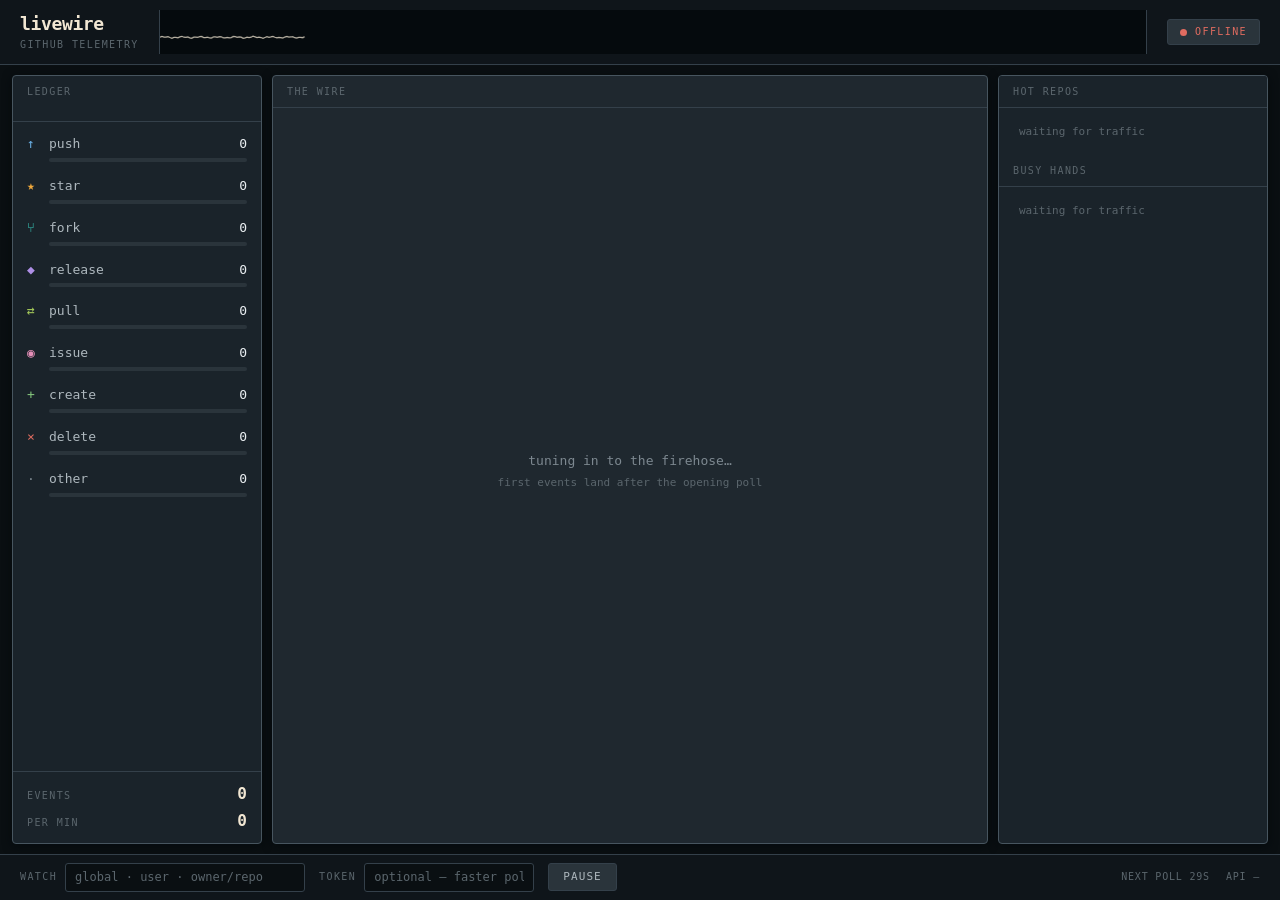
==== index.html @ 366e29cb "livewire: live telemetry board for GitHub's public event stream A no-build static app that polls the" ====
<!doctype html>
<html lang="en">
<head>
<meta charset="utf-8">
<meta name="viewport" content="width=device-width, initial-scale=1">
<title>livewire — github telemetry</title>
<link rel="icon" href="data:image/svg+xml,%3Csvg xmlns='http://www.w3.org/2000/svg' viewBox='0 0 16 16'%3E%3Crect width='16' height='16' rx='3' fill='%231a232a'/%3E%3Cpath d='M2 10h3l1.5-5 2 7 1.5-4h4' stroke='%23f2e7d3' stroke-width='1.4' fill='none' stroke-linecap='round' stroke-linejoin='round'/%3E%3C/svg%3E">
<link rel="stylesheet" href="style.css">
</head>
<body>

<header class="rackbar">
  <div class="masthead">
    <h1>livewire</h1>
    <p class="engraving">github telemetry</p>
  </div>
  <canvas id="scope" class="scope" aria-hidden="true"></canvas>
  <div class="statuschip" id="statuschip" data-state="sync">
    <span class="lamp" aria-hidden="true"></span>
    <span class="statuschip-word" id="statusword">tuning</span>
  </div>
</header>

<main class="rack">

  <section class="tile tile--ledger" aria-label="Event ledger">
    <h2 class="engraving tile-label">ledger <span class="tile-label-hint">click a channel to mute it</span></h2>
    <ul class="ledger" id="ledger"></ul>
    <div class="ledger-totals">
      <div class="totalrow"><span class="engraving">events</span><output id="totalCount">0</output></div>
      <div class="totalrow"><span class="engraving">per min</span><output id="rateCount">0</output></div>
    </div>
  </section>

  <section class="tile tile--wire" aria-label="Live event feed">
    <h2 class="engraving tile-label">the wire</h2>
    <div class="wire-empty" id="wireEmpty">
      <p>tuning in to the firehose…</p>
      <p class="wire-empty-sub">first events land after the opening poll</p>
    </div>
    <ol class="wire" id="wire"></ol>
  </section>

  <section class="tile tile--board" aria-label="Session leaderboards">
    <h2 class="engraving tile-label">hot repos</h2>
    <ol class="board" id="hotRepos"></ol>
    <h2 class="engraving tile-label">busy hands</h2>
    <ol class="board board--actors" id="hotActors"></ol>
  </section>

</main>

<footer class="deskbar">
  <label class="deskfield">
    <span class="engraving">watch</span>
    <input id="targetInput" type="text" spellcheck="false" autocomplete="off"
           placeholder="global · user · owner/repo" title="What to watch. Empty = the global firehose. Also takes org:name.">
  </label>
  <label class="deskfield">
    <span class="engraving">token</span>
    <input id="tokenInput" type="password" spellcheck="false" autocomplete="off"
           placeholder="optional — faster polls" title="A GitHub personal access token raises the API rate limit. Stored only in this browser.">
  </label>
  <button id="pauseBtn" class="deskbtn" type="button" aria-pressed="false" title="Pause the wire (space)">pause</button>
  <div class="desktelemetry">
    <span id="pollReadout" class="engraving">next poll —</span>
    <span id="limitReadout" class="engraving">api —</span>
  </div>
</footer>

<script src="app.js"></script>
</body>
</html>
---- style.css ----
/* ── livewire ── the agenttilecli gunmetal ramp, worn by a telemetry board.
   Chrome colours are agenttilecli's verbatim; the *-fill variants are the same
   hues stepped down in OKLCH to sit inside the dark-mode chart band
   (validated: lightness, chroma, CVD separation, contrast — all pass). */

:root {
  /* the ramp, floor to top rung */
  --field:    #0a0f12;
  --rack:     #0f151a;
  --tile:     #1a232a;
  --tile-lit: #1f282f;
  --chip:     #2a343b;
  --hairline: #34404a;
  --edge:     #47555f;
  --shadow:   #050a0d;

  /* ink */
  --text:  #e9eef1;
  --dim:   #aeb8be;
  --muted: #7d8890;
  --faint: #5b666d;

  /* the light + semantics */
  --filament: #f2e7d3;
  --tally:    #f0a93c;
  --fresh:    #86c97e;
  --hangup:   #e06c60;

  /* event channels: accent (glyph/rail) and fill (meters, large marks) */
  --push:    #6bb2e8;  --push-fill:    #4c93c7;
  --star:    #f0a93c;  --star-fill:    #c3830f;
  --fork:    #3ad0c0;  --fork-fill:    #099e91;
  --release: #ae8fe6;  --release-fill: #8c6dc1;
  --pr:      #a9cf5b;  --pr-fill:      #7fa329;
  --issue:   #e58fb8;  --issue-fill:   #be6c94;
  --create:  #86c97e;  --create-fill:  #5fa058;
  --delete:  #e06c60;  --delete-fill:  #b8483e;
  --other:   #7d8890;  --other-fill:   #5b666d;

  --mono: "Iosevka", "JetBrains Mono", "Cascadia Code", "Fira Code",
          ui-monospace, "SF Mono", Menlo, Consolas, monospace;
}

* { box-sizing: border-box; }

html, body { height: 100%; }

body {
  margin: 0;
  background: var(--field);
  color: var(--text);
  font-family: var(--mono);
  font-size: 13px;
  line-height: 1.45;
  display: flex;
  flex-direction: column;
  overflow: hidden;
}

a { color: inherit; text-decoration: none; }
a:hover { text-decoration: underline; text-decoration-color: var(--muted); }

:focus-visible {
  outline: 1px solid var(--filament);
  outline-offset: 2px;
  border-radius: 2px;
}

/* engraved rack labels — the utility voice */
.engraving {
  font-size: 10px;
  font-weight: 500;
  letter-spacing: 0.14em;
  text-transform: uppercase;
  color: var(--faint);
  margin: 0;
}

/* ── header rack strip ─────────────────────────────────────────────── */

.rackbar {
  display: flex;
  align-items: center;
  gap: 20px;
  padding: 10px 20px;
  background: var(--rack);
  border-bottom: 1px solid var(--hairline);
  flex: none;
}

.masthead h1 {
  margin: 0;
  font-size: 18px;
  font-weight: 700;
  letter-spacing: -0.02em;
  color: var(--filament);
}

.masthead .engraving { margin-top: 1px; }

/* the seismograph — the one loud thing on the page */
.scope {
  flex: 1;
  height: 44px;
  min-width: 120px;
  border-left: 1px solid var(--hairline);
  border-right: 1px solid var(--hairline);
  background: var(--shadow);
}

.statuschip {
  display: flex;
  align-items: center;
  gap: 8px;
  padding: 5px 12px;
  background: var(--chip);
  border: 1px solid var(--hairline);
  border-radius: 3px;
}

.statuschip-word {
  font-size: 10px;
  letter-spacing: 0.14em;
  text-transform: uppercase;
  color: var(--dim);
}

.lamp {
  width: 7px;
  height: 7px;
  border-radius: 50%;
  background: var(--muted);
}

.statuschip[data-state="live"]   .lamp { background: var(--filament); animation: lamp-pulse 2s ease-in-out infinite; }
.statuschip[data-state="live"]   .statuschip-word { color: var(--filament); }
.statuschip[data-state="paused"] .lamp { background: var(--tally); }
.statuschip[data-state="limit"]  .lamp { background: var(--tally); }
.statuschip[data-state="error"]  .lamp { background: var(--hangup); }
.statuschip[data-state="error"]  .statuschip-word { color: var(--hangup); }

@keyframes lamp-pulse {
  0%, 100% { opacity: 1; }
  50%      { opacity: 0.35; }
}

/* ── the rack of tiles ─────────────────────────────────────────────── */

.rack {
  flex: 1;
  min-height: 0;
  display: grid;
  grid-template-columns: 250px minmax(0, 1fr) 270px;
  gap: 10px;
  padding: 10px 12px;
}

.tile {
  background: var(--tile);
  border: 1px solid var(--edge);
  border-radius: 4px;
  box-shadow: 0 2px 10px var(--shadow);
  display: flex;
  flex-direction: column;
  min-height: 0;
  overflow: hidden;
}

.tile-label {
  padding: 9px 14px 7px;
  border-bottom: 1px solid var(--hairline);
  flex: none;
  display: flex;
  align-items: baseline;
  justify-content: space-between;
  gap: 8px;
}

.tile-label-hint {
  letter-spacing: 0.06em;
  text-transform: none;
  color: var(--faint);
  opacity: 0;
  transition: opacity 0.2s;
}

.tile--ledger:hover .tile-label-hint { opacity: 1; }

/* ── ledger: channel counters that double as filters ───────────────── */

.ledger {
  list-style: none;
  margin: 0;
  padding: 6px;
  overflow-y: auto;
}

.channel {
  width: 100%;
  display: grid;
  grid-template-columns: 14px 1fr auto;
  grid-template-areas: "glyph name count" "glyph meter meter";
  column-gap: 8px;
  row-gap: 4px;
  align-items: baseline;
  padding: 7px 8px 8px;
  border: 0;
  border-radius: 3px;
  background: transparent;
  color: inherit;
  font: inherit;
  text-align: left;
  cursor: pointer;
}

.channel:hover { background: var(--tile-lit); }

.channel-glyph { grid-area: glyph; color: var(--c); }

.channel-name { grid-area: name; color: var(--dim); }

.channel-count {
  grid-area: count;
  color: var(--text);
  font-variant-numeric: tabular-nums;
}

.channel-meter {
  grid-area: meter;
  height: 4px;
  border-radius: 2px;
  background: var(--chip);
  overflow: hidden;
}

.channel-meter i {
  display: block;
  height: 100%;
  width: var(--w, 0%);
  border-radius: 2px;
  background: var(--cf);
  transition: width 0.4s ease;
}

.channel[aria-pressed="false"] { opacity: 0.35; }
.channel[aria-pressed="false"] .channel-name { text-decoration: line-through; }

.ledger-totals {
  margin-top: auto;
  flex: none;
  border-top: 1px solid var(--hairline);
  padding: 10px 14px;
  display: grid;
  gap: 4px;
}

.totalrow {
  display: flex;
  justify-content: space-between;
  align-items: baseline;
}

.totalrow output {
  font-size: 16px;
  font-weight: 700;
  color: var(--filament);
  font-variant-numeric: tabular-nums;
}

/* ── the wire ──────────────────────────────────────────────────────── */

.tile--wire { background: var(--tile-lit); }

.wire {
  list-style: none;
  margin: 0;
  padding: 4px 0;
  overflow-y: auto;
  overscroll-behavior: contain;
}

.wire-empty {
  flex: 1;
  display: flex;
  flex-direction: column;
  align-items: center;
  justify-content: center;
  gap: 4px;
  color: var(--muted);
}

.wire-empty p { margin: 0; }
.wire-empty-sub { font-size: 11px; color: var(--faint); }
.wire-empty.is-error { color: var(--hangup); }
.wire-empty[hidden] { display: none; }

.ev {
  display: grid;
  grid-template-columns: 3px 16px 20px minmax(0, 1fr) auto;
  grid-template-rows: auto auto;
  gap: 0 10px;
  align-items: start;
  padding: 7px 14px 7px 10px;
  border-bottom: 1px solid var(--hairline);
}

.ev:hover { background: var(--chip); }

@keyframes ev-land {
  from { opacity: 0; transform: translateY(-6px); }
  to   { opacity: 1; transform: none; }
}

.ev { animation: ev-land 0.25s ease-out; }

.ev-rail {
  grid-area: 1 / 1 / 3 / 2;
  align-self: stretch;
  border-radius: 2px;
  background: var(--cf);
}

.ev-glyph {
  grid-area: 1 / 2 / 3 / 3;
  align-self: center;
  color: var(--c);
  text-align: center;
}

.ev-face {
  grid-area: 1 / 3 / 3 / 4;
  align-self: center;
  width: 20px;
  height: 20px;
  border-radius: 3px;
  background: var(--chip);
}

.ev-line1 {
  grid-area: 1 / 4 / 2 / 5;
  min-width: 0;
  white-space: nowrap;
  overflow: hidden;
  text-overflow: ellipsis;
  color: var(--dim);
}

.ev-line1 .ev-actor { color: var(--text); font-weight: 600; }
.ev-line1 .ev-repo  { color: var(--text); }

.ev-line2 {
  grid-area: 2 / 4 / 3 / 5;
  min-width: 0;
  white-space: nowrap;
  overflow: hidden;
  text-overflow: ellipsis;
  font-size: 12px;
  color: var(--muted);
}

.ev-line2:empty { display: none; }

.ev-sha { color: var(--c); }

.ev-time {
  grid-area: 1 / 5 / 3 / 6;
  align-self: center;
  font-size: 11px;
  color: var(--faint);
  font-variant-numeric: tabular-nums;
}

/* ── hot boards ────────────────────────────────────────────────────── */

.tile--board { overflow-y: auto; }

.tile--board .tile-label { position: sticky; top: 0; background: var(--tile); z-index: 1; }

.board {
  list-style: none;
  margin: 0;
  padding: 6px;
  flex: none;
}

.boardrow {
  display: grid;
  grid-template-columns: minmax(0, 1fr) auto;
  grid-template-areas: "name count" "meter meter";
  gap: 3px 8px;
  align-items: baseline;
  padding: 6px 8px;
  border-radius: 3px;
}

.boardrow:hover { background: var(--tile-lit); }

.boardrow-name {
  grid-area: name;
  white-space: nowrap;
  overflow: hidden;
  text-overflow: ellipsis;
  color: var(--dim);
}

.boardrow-count {
  grid-area: count;
  color: var(--text);
  font-variant-numeric: tabular-nums;
}

.boardrow-meter {
  grid-area: meter;
  height: 3px;
  border-radius: 2px;
  background: var(--chip);
  overflow: hidden;
}

.boardrow-meter i {
  display: block;
  height: 100%;
  width: var(--w, 0%);
  border-radius: 2px;
  background: var(--filament);
  opacity: 0.55;
  transition: width 0.4s ease;
}

.board--actors .boardrow { grid-template-areas: "name count"; }
.board--actors .boardrow-meter { display: none; }

.board-empty {
  padding: 10px 14px;
  color: var(--faint);
  font-size: 11px;
}

/* ── desk bar ──────────────────────────────────────────────────────── */

.deskbar {
  flex: none;
  display: flex;
  align-items: center;
  gap: 14px;
  padding: 8px 20px;
  background: var(--rack);
  border-top: 1px solid var(--hairline);
}

.deskfield {
  display: flex;
  align-items: center;
  gap: 8px;
}

.deskfield input {
  background: var(--field);
  border: 1px solid var(--hairline);
  border-radius: 3px;
  color: var(--text);
  font: inherit;
  font-size: 12px;
  padding: 5px 9px;
  width: 240px;
}

.deskfield input::placeholder { color: var(--faint); }

.deskfield input:focus {
  border-color: var(--filament);
  outline: none;
}

#tokenInput { width: 170px; }

.deskbtn {
  background: var(--chip);
  border: 1px solid var(--hairline);
  border-radius: 3px;
  color: var(--dim);
  font: inherit;
  font-size: 11px;
  letter-spacing: 0.1em;
  text-transform: uppercase;
  padding: 5px 14px;
  cursor: pointer;
}

.deskbtn:hover { background: var(--hairline); color: var(--text); }

.deskbtn[aria-pressed="true"] {
  background: var(--tally);
  border-color: var(--tally);
  color: var(--field);
}

.desktelemetry {
  margin-left: auto;
  display: flex;
  gap: 16px;
}

.desktelemetry .engraving { letter-spacing: 0.08em; font-variant-numeric: tabular-nums; }

/* ── responsive ────────────────────────────────────────────────────── */

@media (max-width: 1020px) {
  body { overflow: auto; }
  .rack {
    grid-template-columns: minmax(0, 1fr);
    grid-auto-rows: auto;
  }
  .tile--wire { order: -1; min-height: 60vh; }
  .scope { display: none; }
  .deskbar { flex-wrap: wrap; }
  .desktelemetry { margin-left: 0; width: 100%; }
}

@media (max-width: 560px) {
  .deskfield input { width: 100%; }
  .deskfield { flex: 1 1 100%; }
  .ev-line1 { white-space: normal; }
}

/* ── motion discipline ─────────────────────────────────────────────── */

@media (prefers-reduced-motion: reduce) {
  .ev { animation: none; }
  .statuschip .lamp { animation: none; }
  .channel-meter i, .boardrow-meter i { transition: none; }
}
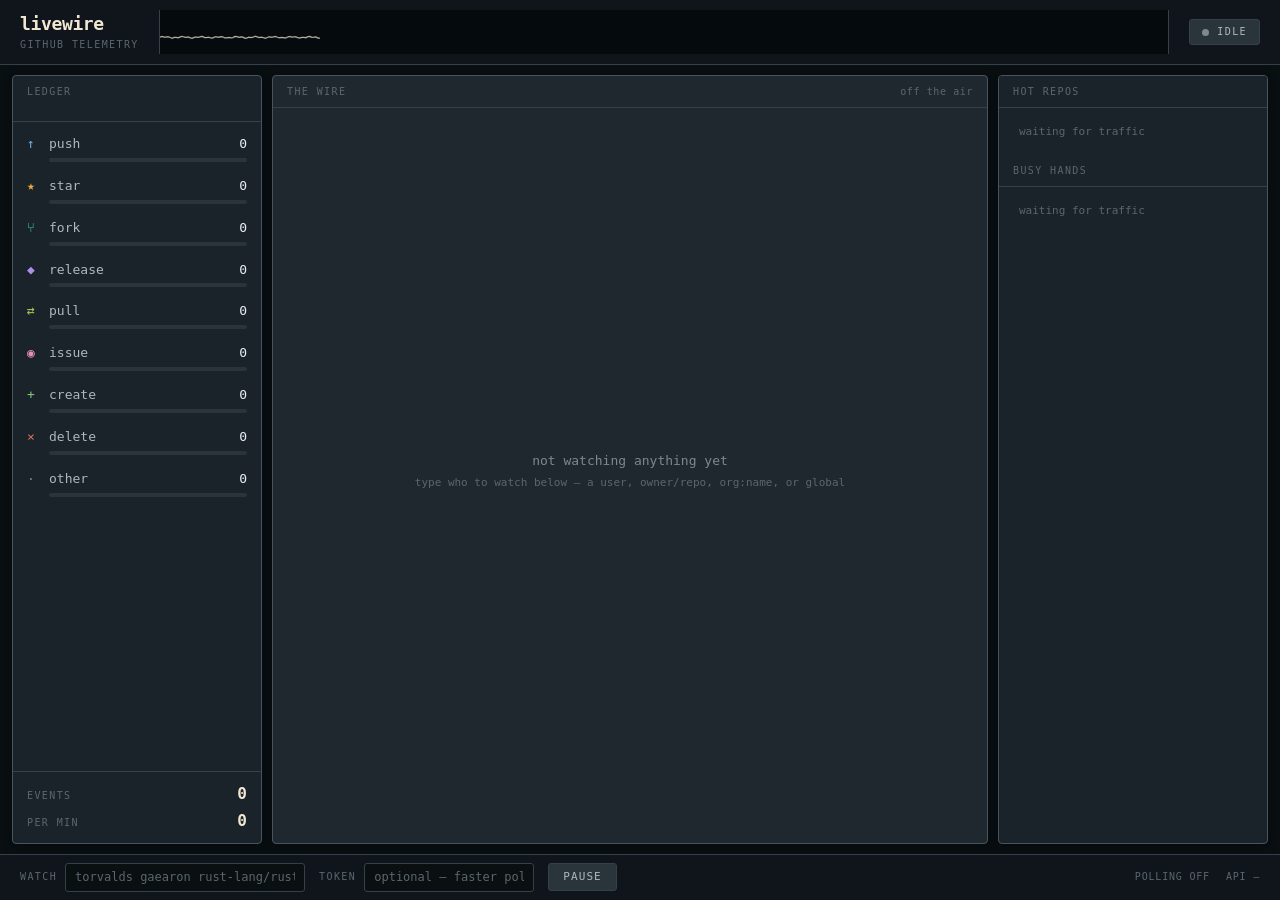
==== commit f63b7d08: "start idle; watch several targets at once The watch box now takes a space- or comma-separated list —" ====
--- a/index.html
+++ b/index.html
@@ -33,10 +33,10 @@
   </section>
 
   <section class="tile tile--wire" aria-label="Live event feed">
-    <h2 class="engraving tile-label">the wire</h2>
+    <h2 class="engraving tile-label">the wire <span class="tile-label-note" id="watchSummary">off the air</span></h2>
     <div class="wire-empty" id="wireEmpty">
-      <p>tuning in to the firehose…</p>
-      <p class="wire-empty-sub">first events land after the opening poll</p>
+      <p>not watching anything yet</p>
+      <p class="wire-empty-sub">type who to watch below — a user, owner/repo, org:name, or global</p>
     </div>
     <ol class="wire" id="wire"></ol>
   </section>
@@ -54,7 +54,7 @@
   <label class="deskfield">
     <span class="engraving">watch</span>
     <input id="targetInput" type="text" spellcheck="false" autocomplete="off"
-           placeholder="global · user · owner/repo" title="What to watch. Empty = the global firehose. Also takes org:name.">
+           placeholder="torvalds gaearon rust-lang/rust" title="Who to watch — users, owner/repo, org:name, or global, separated by spaces or commas. Empty = off.">
   </label>
   <label class="deskfield">
     <span class="engraving">token</span>
--- a/style.css
+++ b/style.css
@@ -182,6 +182,16 @@
   color: var(--faint);
   opacity: 0;
   transition: opacity 0.2s;
+}
+
+.tile-label-note {
+  letter-spacing: 0.06em;
+  text-transform: none;
+  color: var(--faint);
+  min-width: 0;
+  overflow: hidden;
+  text-overflow: ellipsis;
+  white-space: nowrap;
 }
 
 .tile--ledger:hover .tile-label-hint { opacity: 1; }
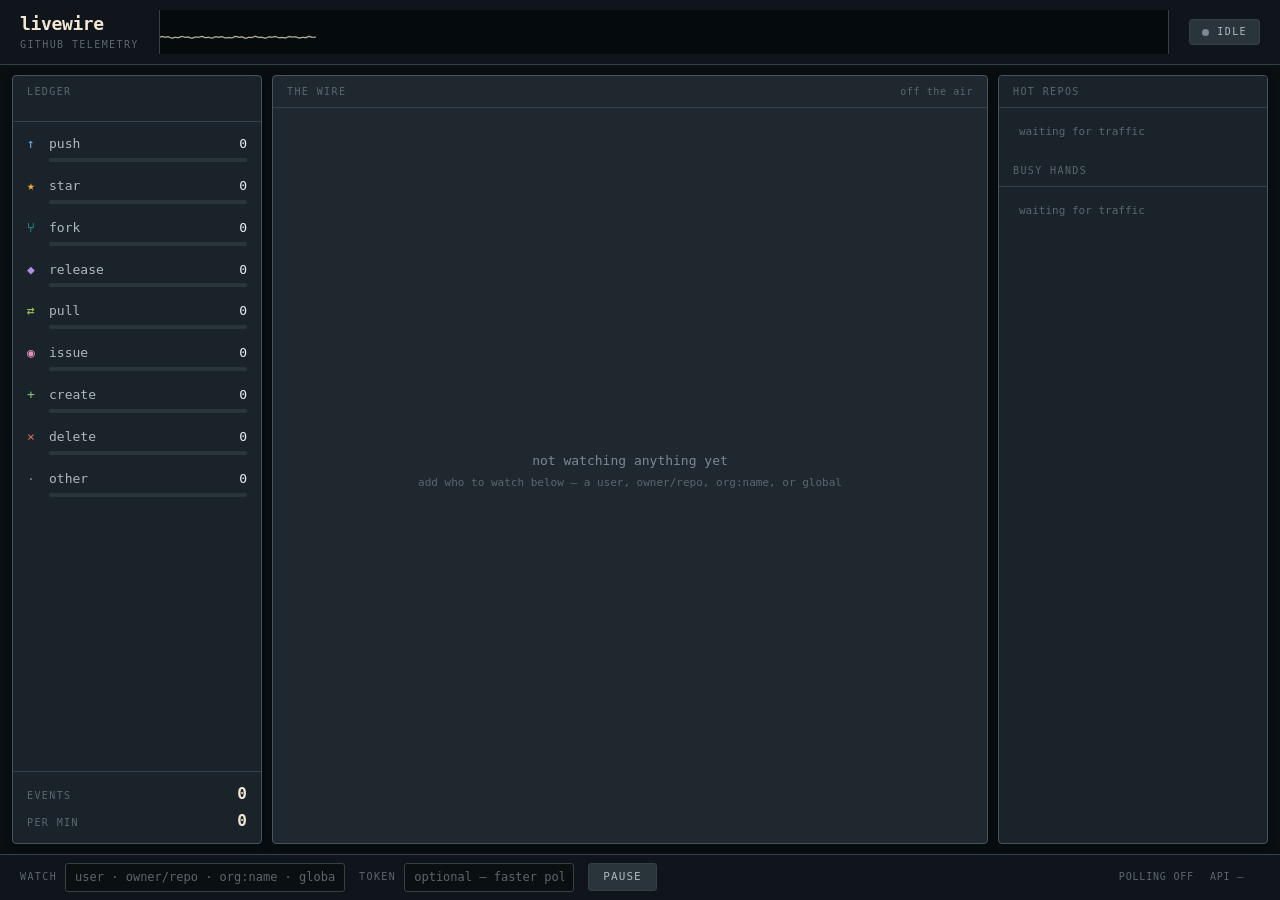
==== commit 3b49a6ce: "desktop shell, chip watch box, and an in-place updater src-tauri/ wraps the same three web files in " ====
--- a/index.html
+++ b/index.html
@@ -15,6 +15,11 @@
     <p class="engraving">github telemetry</p>
   </div>
   <canvas id="scope" class="scope" aria-hidden="true"></canvas>
+  <button id="updateChip" class="updatechip" type="button" hidden
+          title="A newer livewire is on origin/main">
+    <span class="lamp" aria-hidden="true"></span>
+    <span id="updateWord">update</span>
+  </button>
   <div class="statuschip" id="statuschip" data-state="sync">
     <span class="lamp" aria-hidden="true"></span>
     <span class="statuschip-word" id="statusword">tuning</span>
@@ -51,10 +56,13 @@
 </main>
 
 <footer class="deskbar">
-  <label class="deskfield">
+  <label class="deskfield deskfield--watch">
     <span class="engraving">watch</span>
-    <input id="targetInput" type="text" spellcheck="false" autocomplete="off"
-           placeholder="torvalds gaearon rust-lang/rust" title="Who to watch — users, owner/repo, org:name, or global, separated by spaces or commas. Empty = off.">
+    <div class="watchbox" id="watchBox">
+      <input id="targetInput" type="text" spellcheck="false" autocomplete="off"
+             placeholder="user · owner/repo · org:name · global"
+             title="Type who to watch and press Enter — users, owner/repo, org:name, or global. Each becomes a chip; × removes it.">
+    </div>
   </label>
   <label class="deskfield">
     <span class="engraving">token</span>
@@ -65,8 +73,19 @@
   <div class="desktelemetry">
     <span id="pollReadout" class="engraving">next poll —</span>
     <span id="limitReadout" class="engraving">api —</span>
+    <span id="revReadout" class="engraving"></span>
   </div>
 </footer>
+
+<dialog id="updateDialog" class="updatedialog">
+  <h2 class="engraving">update ready</h2>
+  <p id="updateSummary"></p>
+  <ul id="updateSubjects"></ul>
+  <div class="updatedialog-actions">
+    <button id="updateNow" class="deskbtn deskbtn--primary" type="button">update now</button>
+    <button id="updateLater" class="deskbtn" type="button">later</button>
+  </div>
+</dialog>
 
 <script src="app.js"></script>
 </body>
--- a/style.css
+++ b/style.css
@@ -118,6 +118,27 @@
   border-radius: 3px;
 }
 
+/* the fresh lamp — an update is available (same meaning as agenttilecli) */
+.updatechip {
+  display: flex;
+  align-items: center;
+  gap: 8px;
+  padding: 5px 12px;
+  background: var(--chip);
+  border: 1px solid var(--fresh);
+  border-radius: 3px;
+  color: var(--fresh);
+  font: inherit;
+  font-size: 10px;
+  letter-spacing: 0.14em;
+  text-transform: uppercase;
+  cursor: pointer;
+}
+
+.updatechip .lamp { background: var(--fresh); animation: lamp-pulse 2s ease-in-out infinite; }
+.updatechip:hover { background: var(--hairline); }
+.updatechip[hidden] { display: none; }
+
 .statuschip-word {
   font-size: 10px;
   letter-spacing: 0.14em;
@@ -395,8 +416,8 @@
 
 .boardrow {
   display: grid;
-  grid-template-columns: minmax(0, 1fr) auto;
-  grid-template-areas: "name count" "meter meter";
+  grid-template-columns: minmax(0, 1fr) auto auto;
+  grid-template-areas: "name add count" "meter meter meter";
   gap: 3px 8px;
   align-items: baseline;
   padding: 6px 8px;
@@ -437,7 +458,30 @@
   transition: width 0.4s ease;
 }
 
-.board--actors .boardrow { grid-template-areas: "name count"; }
+.boardrow-add {
+  grid-area: add;
+  align-self: center;
+  width: 18px;
+  height: 18px;
+  line-height: 1;
+  background: var(--chip);
+  border: 1px solid var(--hairline);
+  border-radius: 2px;
+  color: var(--fresh);
+  font: inherit;
+  font-size: 13px;
+  padding: 0;
+  cursor: pointer;
+  opacity: 0;
+  transition: opacity 0.15s;
+}
+
+.boardrow:hover .boardrow-add,
+.boardrow-add:focus-visible { opacity: 1; }
+
+.boardrow-add:hover { background: var(--hairline); }
+
+.board--actors .boardrow { grid-template-areas: "name add count"; }
 .board--actors .boardrow-meter { display: none; }
 
 .board-empty {
@@ -481,6 +525,55 @@
   border-color: var(--filament);
   outline: none;
 }
+
+/* the watch box — a chip rack: type a handle, Enter pins it */
+.watchbox {
+  display: flex;
+  flex-wrap: wrap;
+  align-items: center;
+  gap: 4px;
+  min-width: 280px;
+  max-width: 480px;
+  padding: 3px 5px;
+  background: var(--field);
+  border: 1px solid var(--hairline);
+  border-radius: 3px;
+}
+
+.watchbox:focus-within { border-color: var(--filament); }
+
+.watchbox input,
+.watchbox input:focus {
+  border: 0;
+  background: transparent;
+  width: auto;
+  flex: 1;
+  min-width: 110px;
+  padding: 2px 4px;
+}
+
+.watchchip {
+  display: inline-flex;
+  align-items: center;
+  background: var(--chip);
+  border: 1px solid var(--hairline);
+  border-radius: 3px;
+  padding: 0 0 0 8px;
+  font-size: 12px;
+  color: var(--dim);
+  white-space: nowrap;
+}
+
+.watchchip-x {
+  background: none;
+  border: 0;
+  color: var(--faint);
+  font: inherit;
+  padding: 1px 7px;
+  cursor: pointer;
+}
+
+.watchchip-x:hover { color: var(--hangup); }
 
 #tokenInput { width: 170px; }
 
@@ -510,6 +603,51 @@
   display: flex;
   gap: 16px;
 }
+
+/* ── update dialog ─────────────────────────────────────────────────── */
+
+.updatedialog {
+  background: var(--tile);
+  border: 1px solid var(--edge);
+  border-radius: 4px;
+  box-shadow: 0 6px 30px var(--shadow);
+  color: var(--text);
+  font-family: var(--mono);
+  font-size: 13px;
+  padding: 18px 20px;
+  max-width: 440px;
+}
+
+.updatedialog::backdrop { background: rgba(5, 10, 13, 0.65); }
+
+.updatedialog p { margin: 10px 0; color: var(--dim); }
+
+.updatedialog ul {
+  margin: 10px 0 14px;
+  padding: 0 0 0 4px;
+  list-style: none;
+}
+
+.updatedialog li {
+  color: var(--muted);
+  padding: 2px 0;
+  white-space: nowrap;
+  overflow: hidden;
+  text-overflow: ellipsis;
+}
+
+.updatedialog li::before { content: "+ "; color: var(--fresh); }
+
+.updatedialog-actions { display: flex; gap: 10px; }
+
+.deskbtn--primary {
+  background: var(--filament);
+  border-color: var(--filament);
+  color: var(--field);
+}
+
+.deskbtn--primary:hover { background: var(--text); color: var(--field); }
+.deskbtn--primary:disabled { opacity: 0.5; cursor: default; }
 
 .desktelemetry .engraving { letter-spacing: 0.08em; font-variant-numeric: tabular-nums; }
 
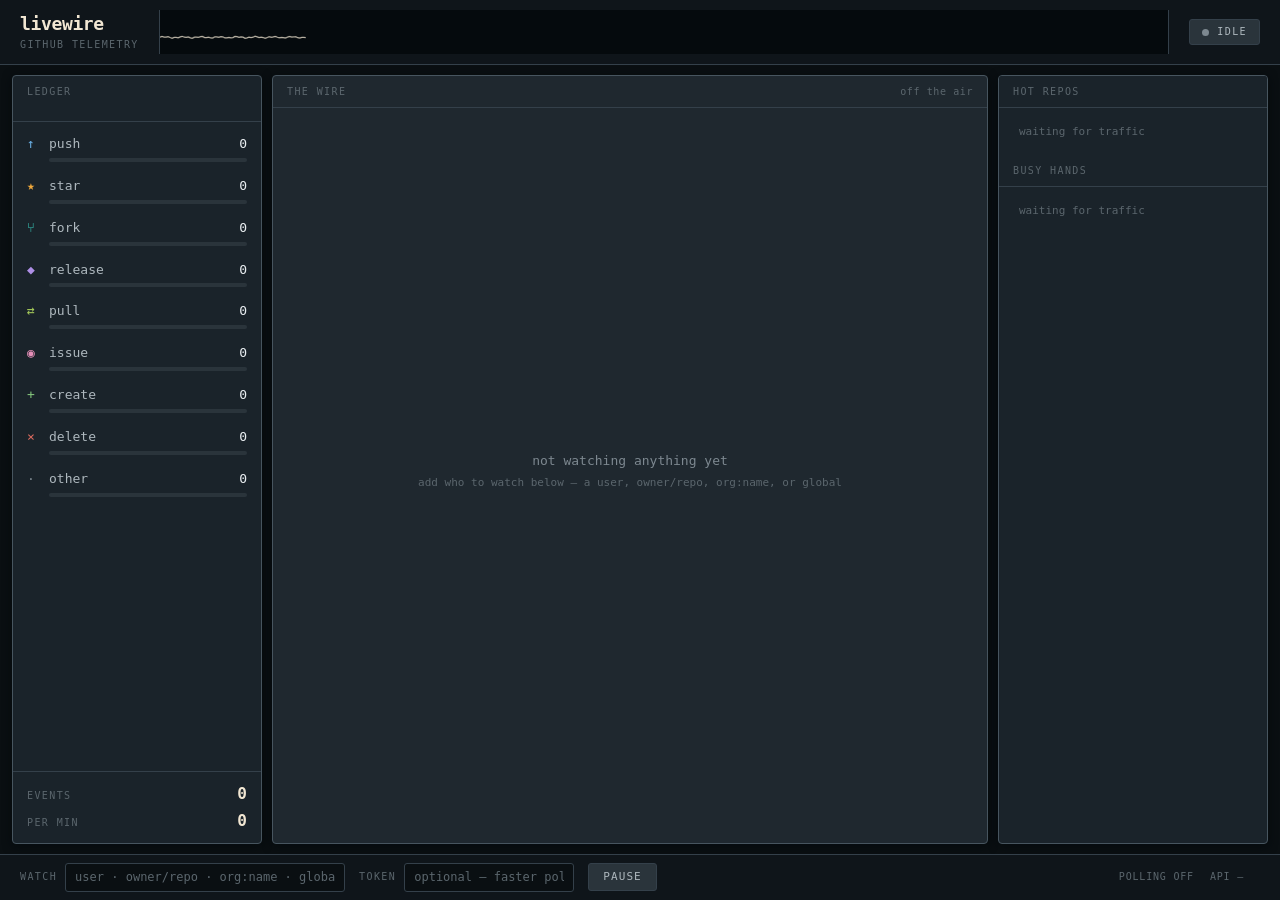
==== commit 9fdcd9a7: "borrow the gh login; watch a user's whole circle at once 'use gh' in the desktop app lifts the budge" ====
--- a/index.html
+++ b/index.html
@@ -61,7 +61,7 @@
     <div class="watchbox" id="watchBox">
       <input id="targetInput" type="text" spellcheck="false" autocomplete="off"
              placeholder="user · owner/repo · org:name · global"
-             title="Type who to watch and press Enter — users, owner/repo, org:name, or global. Each becomes a chip; × removes it.">
+             title="Type who to watch and press Enter — a user, owner/repo, org:name, global, or follows:user for everyone that user follows. Each becomes a chip; × removes it.">
     </div>
   </label>
   <label class="deskfield">
@@ -69,6 +69,8 @@
     <input id="tokenInput" type="password" spellcheck="false" autocomplete="off"
            placeholder="optional — faster polls" title="A GitHub personal access token raises the API rate limit. Stored only in this browser.">
   </label>
+  <button id="ghBtn" class="deskbtn" type="button" hidden
+          title="Borrow the gh CLI's login — 5,000 requests/hour, token never written to disk">use gh</button>
   <button id="pauseBtn" class="deskbtn" type="button" aria-pressed="false" title="Pause the wire (space)">pause</button>
   <div class="desktelemetry">
     <span id="pollReadout" class="engraving">next poll —</span>
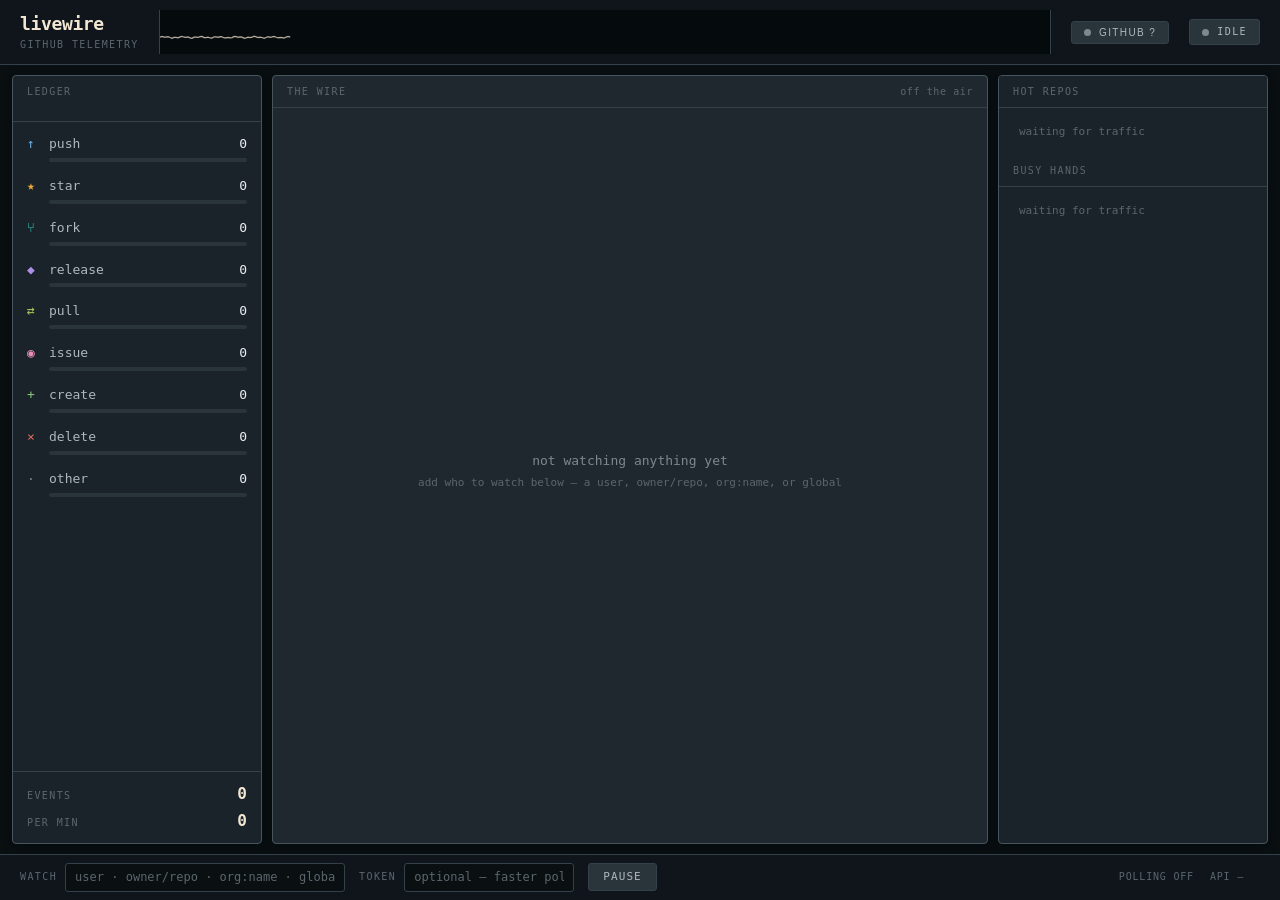
==== commit 78b1fb70: "github service lamp and per-component service board A chip in the header reads github up / degraded " ====
--- a/index.html
+++ b/index.html
@@ -15,6 +15,11 @@
     <p class="engraving">github telemetry</p>
   </div>
   <canvas id="scope" class="scope" aria-hidden="true"></canvas>
+  <button id="ghStatus" class="ghstatus" data-state="unknown" type="button"
+          title="GitHub service status — click for the service board">
+    <span class="lamp" aria-hidden="true"></span>
+    <span id="ghStatusWord">github</span>
+  </button>
   <button id="updateChip" class="updatechip" type="button" hidden
           title="A newer livewire is on origin/main">
     <span class="lamp" aria-hidden="true"></span>
@@ -79,6 +84,17 @@
   </div>
 </footer>
 
+<dialog id="statusDialog" class="updatedialog statusboard">
+  <h2 class="engraving">github service board</h2>
+  <p id="statusOverall">checking…</p>
+  <ul id="statusComponents" class="statuscomponents"></ul>
+  <div id="statusIncidents"></div>
+  <div class="updatedialog-actions">
+    <a class="deskbtn" href="https://www.githubstatus.com" target="_blank" rel="noopener">githubstatus.com</a>
+    <button id="statusClose" class="deskbtn" type="button">close</button>
+  </div>
+</dialog>
+
 <dialog id="updateDialog" class="updatedialog">
   <h2 class="engraving">update ready</h2>
   <p id="updateSummary"></p>
--- a/style.css
+++ b/style.css
@@ -118,6 +118,30 @@
   border-radius: 3px;
 }
 
+/* the service lamp — is GitHub itself up? */
+.ghstatus {
+  display: flex;
+  align-items: center;
+  gap: 8px;
+  padding: 5px 12px;
+  background: var(--chip);
+  border: 1px solid var(--hairline);
+  border-radius: 3px;
+  font-size: 10px;
+  letter-spacing: 0.14em;
+  text-transform: uppercase;
+  color: var(--dim);
+  white-space: nowrap;
+}
+
+.ghstatus:hover { background: var(--hairline); text-decoration: none; }
+.ghstatus[data-state="up"]      .lamp { background: var(--fresh); }
+.ghstatus[data-state="minor"]   .lamp { background: var(--tally); }
+.ghstatus[data-state="minor"]   { color: var(--tally); }
+.ghstatus[data-state="down"]    .lamp { background: var(--hangup); animation: lamp-pulse 1.2s ease-in-out infinite; }
+.ghstatus[data-state="down"]    { color: var(--hangup); border-color: var(--hangup); }
+.ghstatus[data-state="unknown"] .lamp { background: var(--muted); }
+
 /* the fresh lamp — an update is available (same meaning as agenttilecli) */
 .updatechip {
   display: flex;
@@ -640,6 +664,41 @@
 
 .updatedialog-actions { display: flex; gap: 10px; }
 
+a.deskbtn { display: inline-flex; align-items: center; text-decoration: none; }
+a.deskbtn:hover { text-decoration: none; }
+
+/* the service board — per-component lamps and live incidents */
+.statusboard { max-width: 480px; width: min(480px, 92vw); }
+
+.statuscomponents li {
+  display: grid;
+  grid-template-columns: 10px minmax(0, 1fr) auto;
+  gap: 10px;
+  align-items: center;
+  padding: 3px 0;
+  color: var(--dim);
+}
+
+.statuscomponents li::before { content: none; }
+
+.statuscomponents .lamp { background: var(--muted); }
+.statuscomponents li[data-state="operational"] .lamp { background: var(--fresh); }
+.statuscomponents li[data-state="degraded_performance"] .lamp,
+.statuscomponents li[data-state="partial_outage"] .lamp { background: var(--tally); }
+.statuscomponents li[data-state="major_outage"] .lamp { background: var(--hangup); }
+
+.statuscomponent-word { color: var(--faint); font-size: 11px; }
+.statuscomponents li[data-state="degraded_performance"] .statuscomponent-word,
+.statuscomponents li[data-state="partial_outage"] .statuscomponent-word { color: var(--tally); }
+.statuscomponents li[data-state="major_outage"] .statuscomponent-word { color: var(--hangup); }
+
+.statusincident { margin: 10px 0; }
+.statusincident a { color: var(--text); }
+.statusincident-meta { color: var(--muted); font-size: 11px; margin-top: 2px; }
+.statusincident-meta .is-critical { color: var(--hangup); }
+.statusincident-meta .is-minor { color: var(--tally); }
+.statusquiet { color: var(--faint); font-size: 11px; margin: 10px 0; }
+
 .deskbtn--primary {
   background: var(--filament);
   border-color: var(--filament);
